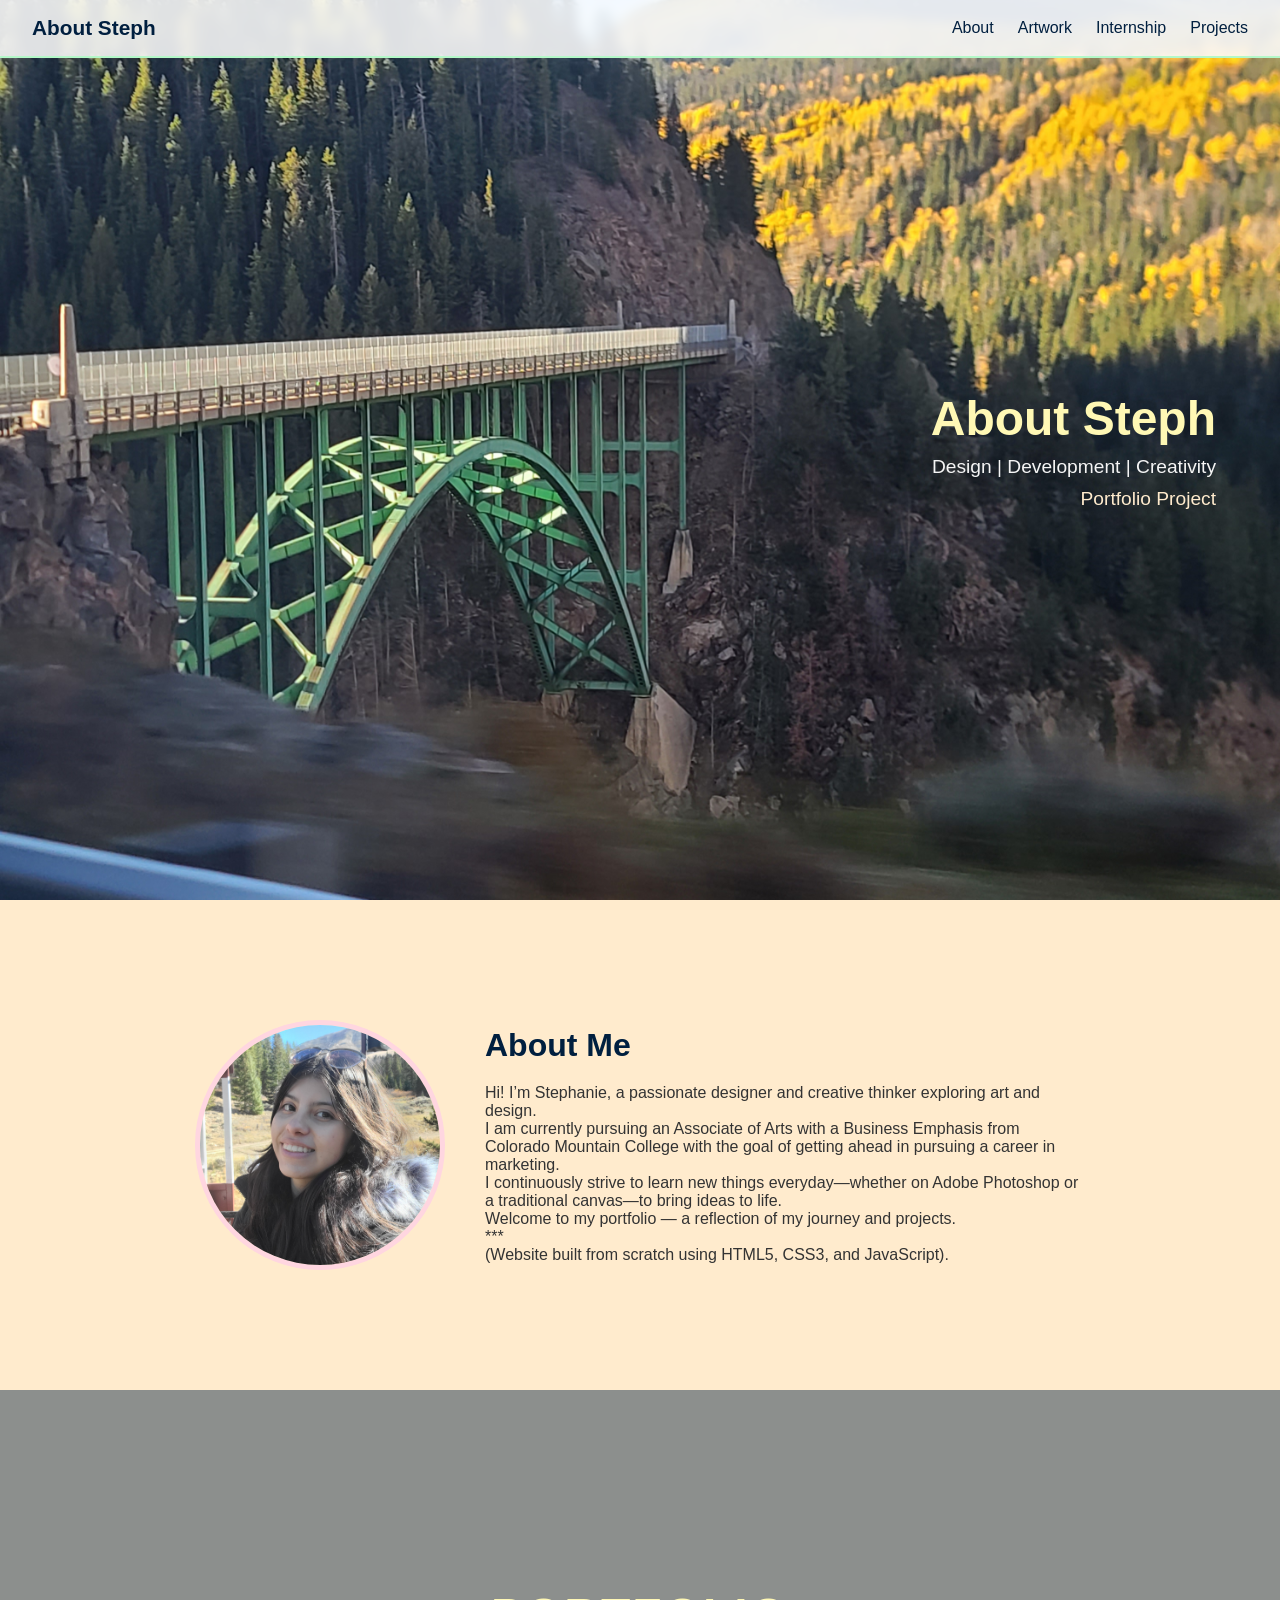
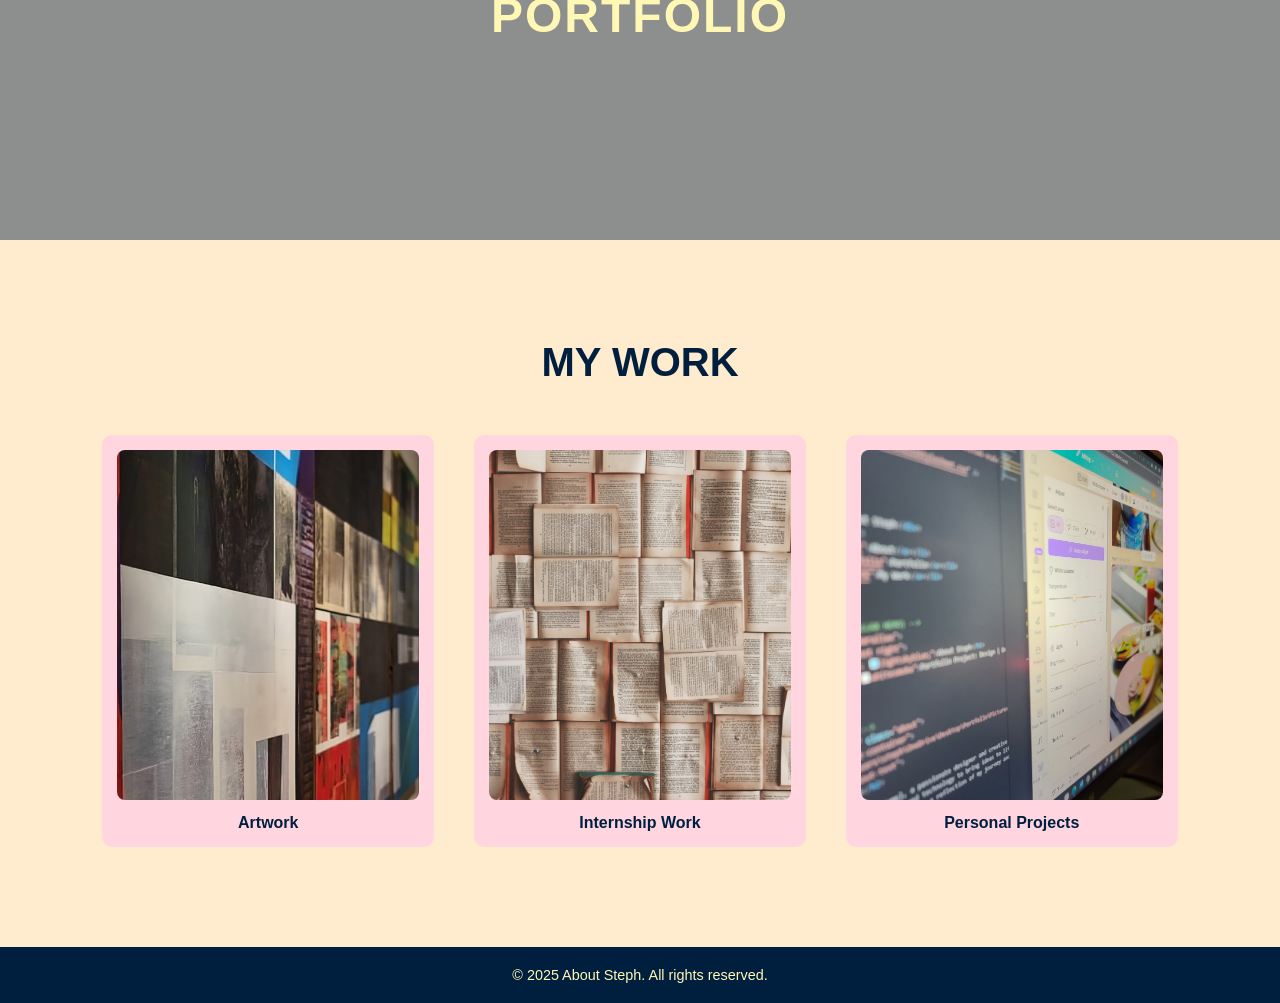
==== index.html @ 97a86a31 "Add files via upload" ====
<!DOCTYPE html>
<html lang="en">
<head>
  <meta charset="UTF-8" />
  <meta name="viewport" content="width=device-width, initial-scale=1.0" />
  <meta name="robots" content="noindex, nofollow">
  <title>My Portfolio</title>
  <link rel="stylesheet" href="PortfolioStylesheet.css" />
</head>
<body>

  <!-- NAVBAR -->
  <nav>
    <a class="logo" href="Index.html">About Steph</a>
    <ul class="nav-links">
      <li><a href="index.html#about">About</a></li>
      <li><a href="artwork.html">Artwork</a></li>
      <li><a href="internship.html">Internship</a></li>
      <li><a href="projects.html">Projects</a></li>
    </ul>
  </nav>

  <!-- COVER PAGE (PARALLAX HERO) -->
  <header class="hero parallax">
    <div class="hero-text right">
      <h1 style="color: #fff8b5;">About Steph</h1>
      <p style="color:whitesmoke">Design | Development | Creativity</p>
      <p style="color: blanchedalmond;">Portfolio Project</p>
    </div>
  </header>

  <!-- ABOUT SECTION -->
  <section id="about" class="about">
    <div class="about-container">
      <img src="Pictures/MountainTrainProfilePhoto.jpg" alt="Profile Photo" class="profile-pic" />
      <div class="about-text">
        <h2>About Me</h2>
        <p>
          Hi! I’m Stephanie, a passionate designer and creative thinker exploring art and design.
        </p>
        <p>
          I am currently pursuing an Associate of Arts with a Business Emphasis from Colorado Mountain College with the goal of getting ahead in pursuing a career in marketing.
        </p>
        <p>
          I continuously strive to learn new things everyday—whether on Adobe Photoshop or a traditional canvas—to bring ideas to life.
        </p>
        <p>
          Welcome to my portfolio — a reflection of my journey and projects.
        </p>
        <p>
          ***
        </p>
        <p>
          (Website built from scratch using HTML5, CSS3, and JavaScript).
        </p>
      </div>
    </div>
  </section>

  <!-- PORTFOLIO SECTION (SHORT PARALLAX) -->
  <section id="portfolio" class="portfolio parallax">
    <div class="portfolio-overlay">
      <h2>PORTFOLIO</h2>
    </div>
  </section>

  <!-- MY WORK SECTION -->
  <section id="mywork" class="mywork">
    <h2>MY WORK</h2>
    <div class="work-gallery">
      <div class="work-item">
        <a href="artwork.html"><img src="Pictures/ArtworkCoverPage.jpg" alt="Artwork"></a>
        <p>Artwork</p>
      </div>
      <div class="work-item">
        <a href="internship.html"><img src="Pictures/patrick-tomasso-Oaqk7qqNh_c-unsplash.jpg" alt="Internship Work"></a>
        <p>Internship Work</p>
      </div>
      <div class="work-item">
        <a href="projects.html"><img src="Pictures/PersonalProjectCover.jpg" alt="Personal Projects"></a>
        <p>Personal Projects</p>
      </div>
    </div>
  </section>

  <!-- FOOTER -->
  <footer>
    <p>© 2025 About Steph. All rights reserved.</p>
  </footer>

</body>
</html>
---- PortfolioStylesheet.css ----
/* COLORS */
:root {
  --bg:blanchedalmond;
  --navy: #001f3f;
  --pink: #ffd6e0;
  --yellow: #fff8b5;
  --sea: #b4f8c8;
  --text: #333;
}

/* GENERAL STYLES */
* {
  margin: 0;
  padding: 0;
  box-sizing: border-box;
}
body {
  font-family:'Franklin Gothic Medium', 'Arial Narrow', Arial, sans-serif;
  color: var(--text);
  background-color: var(--bg);
  scroll-behavior: smooth;
}

/* NAVBAR */
nav {
  display: flex;
  justify-content: space-between;
  align-items: center;
  background: rgba(255, 255, 255, 0.85);
  backdrop-filter: blur(6px);
  padding: 1rem 2rem;
  position: fixed;
  width: 100%;
  top: 0;
  z-index: 100;
  border-bottom: 2px solid var(--sea);
}
.logo {
  font-weight: bold;
  font-size: 1.3rem;
  color: var(--navy);
  text-decoration: none;
}
.nav-links {
  list-style: none;
  display: flex;
  gap: 1.5rem;
}
.nav-links a {
  text-decoration: none;
  color: var(--navy);
  font-weight: 500;
  transition: color 0.3s ease;
}
.nav-links a:hover {
  color: var(--pink);
}

/* PARALLAX BASE CLASS */
.parallax {
  background-attachment: fixed;
  background-position: center;
  background-repeat: no-repeat;
  background-size: cover;
}

/* HERO SECTION */
.hero {
  background-image: url("Pictures/MountainBridge.jpg");
  height: 100vh;
  display: flex;
  align-items: center;
  justify-content: flex-end; /* align to right */
  text-align: right;
  padding: 0 5%;
  color: var(--navy);
}
.hero-text {
  max-width: 600px;
}
.hero-text h1 {
  font-size: 3rem;
  color: var(--navy);
}
.hero-text p {
  font-size: 1.2rem;
  margin-top: 10px;
  color: var(--text);
}

/* ABOUT SECTION */
.about {
  padding: 120px 10%;
}
.about-container {
  display: flex;
  flex-wrap: wrap;
  align-items: center;
  justify-content: center;
  gap: 40px;
}
.profile-pic {
  width: 250px;
  height: 250px;
  object-fit: cover;
  border-radius: 50%;
  border: 5px solid var(--pink);
}
.about-text {
  max-width: 600px;
}
.about-text h2 {
  font-size: 2rem;
  color: var(--navy);
  margin-bottom: 20px;
}

/* PORTFOLIO SECTION (SHORTER PARALLAX) */
.portfolio {
  background-image: url('Pictures/MountainScenery1.jpg');
  height: 50vh;
  position: relative;
}
.portfolio-overlay {
  background: rgba(0, 31, 63, 0.45);
  width: 100%;
  height: 100%;
  display: flex;
  justify-content: center;
  align-items: center;
}
.portfolio-overlay h2 {
  color: var(--yellow);
  font-size: 3rem;
  letter-spacing: 2px;
}

/* MY WORK SECTION */
.mywork {
  padding: 100px 8%;
  text-align: center;
}
.mywork h2 {
  font-size: 2.5rem;
  margin-bottom: 50px;
  color: var(--navy);
}
.work-gallery {
  display: flex;
  flex-wrap: wrap;
  justify-content: center;
  gap: 40px;
}
.work-item {
  flex: 1 1 28%;
  min-height: auto;
  background-color: var(--pink);
  border-radius: 10px;
  padding: 15px;
  transition: transform 0.3s ease, background-color 0.3s ease;
}
.work-item:hover {
  background-color: var(--sea);
  transform: translateY(-5px);
}
.work-item img {
  width: 100%;
  height: 350px;
  object-fit: cover;
  border-radius: 8px;
}
.work-item p {
  margin-top: 10px;
  font-weight: 600;
  color: var(--navy);
}

/* FOOTER */
footer {
  background: var(--navy);
  color: var(--yellow);
  text-align: center;
  padding: 20px;
  font-size: 0.9rem;
}

/* SUBPAGE STYLES */
.sub-hero {
  height: 60vh;
  background-position: center;
  background-size: cover;
  display: flex;
  align-items: center;
  justify-content: center;
  position: relative;
}
.sub-hero .overlay {
  background: rgba(0, 31, 63, 0.5);
  width: 100%;
  height: 100%;
  display: flex;
  align-items: center;
  justify-content: center;
}
.sub-hero h1 {
  color: var(--yellow);
  font-size: 3rem;
  letter-spacing: 2px;
  z-index: 2;
}

.page-content {
  padding: 100px 10%;
  text-align: center;
}
.page-content h2 {
  color: var(--navy);
  margin-bottom: 20px;
}
.page-content p {
  margin-bottom: 40px;
  max-width: 700px;
  margin-left: auto;
  margin-right: auto;
}
.gallery {
  display: flex;
  flex-wrap: wrap;
  justify-content: center;
  gap: 30px;
}
.gallery img {
  width: 300px;
  height: 300px;
  object-fit: cover;
  border-radius: 8px;
  border: 4px solid var(--sea);
  transition: transform 0.3s ease;
}
.gallery img:hover {
  transform: scale(1.05);
}

/* MODAL POPUP */
.modal {
  display: none;
  position: fixed;
  z-index: 200;
  left: 0;
  top: 0;
  width: 100%;
  height: 100%;
  background-color: rgba(0, 0, 0, 0.85);
  overflow: auto;
  padding-top: 60px;
}

.modal-content {
  margin: auto;
  display: block;
  max-width: 80%;
  max-height: 80vh;
  border-radius: 8px;
  object-fit: contain;
}

#caption {
  margin: 15px auto;
  text-align: center;
  color: #f1f1f1;
  font-size: 1.1rem;
  font-style: italic;
  max-width: 80%;
}

/* PDF SECTION */
.pdf-gallery {
  display: flex;
  justify-content: center;
  align-items: flex-start;
  gap: 40px; /* space between the PDFs */
  flex-wrap: wrap; /* so it stacks on smaller screens */
  margin-top: 40px;
}

.pdf-item {
  flex: 1 1 45%; /* allows two items to share a row */
  max-width: 45%;
  background: white;
  border: 3px solid var(--sea);
  border-radius: 8px;
  padding: 10px;
  text-align: center;
  box-shadow: 0 4px 8px rgba(0,0,0,0.1);
}

.pdf-item iframe {
  width: 100%;
  height: 500px;
  border: none;
  border-radius: 6px;
}

.pdf-item p {
  color: var(--navy);
  font-weight: 600;
  margin-top: 10px;
}

/* Make PDFs stack on smaller screens */
@media (max-width: 900px) {
  .pdf-item {
    max-width: 100%;
    flex: 1 1 100%;
  }
}

.close {
  position: absolute;
  top: 20px;
  right: 40px;
  color: #fff;
  font-size: 35px;
  font-weight: bold;
  cursor: pointer;
}

.close:hover {
  color: var(--yellow);
}

/* ===== 3-COLUMN CAROUSEL LAYOUT ===== */
.carousel-row {
  display: flex;
  justify-content: center;
  gap: 30px;
  flex-wrap: wrap; /* stack on small screens */
  margin-top: 40px;
}

/* Each individual carousel */
.carousel{
  position: relative;
  width: 100%;
  max-width: 300px;
  overflow: hidden; /* hides other slides */
  border-radius: 10px;
  box-shadow: 0 4px 10px rgba(0,0,0,0.2);
  background: white;
}

/* Container for the slides */
.carousel-images{
  display: flex;
  width: 100%;
  height: 100%;
  transition: transform 0.5s ease;
}

/* Each slide image */
.carousel-images img {
  flex: 0 0 100%; /* Each image takes up 100% of carousel width */
  width: 100%;
  height: 100%;
  object-fit: cover;
  cursor: pointer;
}

/* Arrows */
.carousel button {
  position: absolute;
  top: 50%;
  transform: translateY(-50%);
  background: rgba(0,0,0,0.5);
  color: white;
  border: none;
  font-size: 1.5rem;
  cursor: pointer;
  padding: 4px 10px;
  border-radius: 50%;
  z-index: 5;
}

.prev { left: 8px; }
.next { right: 8px; }

.carousel button:hover {
  background: rgba(0,0,0,0.8);
}

/* Stack on smaller screens */
@media (max-width: 950px) {
  .carousel-row {
    flex-direction: column;
    align-items: center;
  }
}

/* RESPONSIVE DESIGN */
@media (max-width: 768px) {
  .about-container {
    flex-direction: column;
    text-align: center;
  }
  .profile-pic {
    margin-bottom: 20px;
  }
  .hero-text h1 {
    font-size: 2.2rem;
  }
  .work-gallery {
    flex-direction: column;
    align-items: center;
  }
  .work-item {
    width: 90%;
  }

}
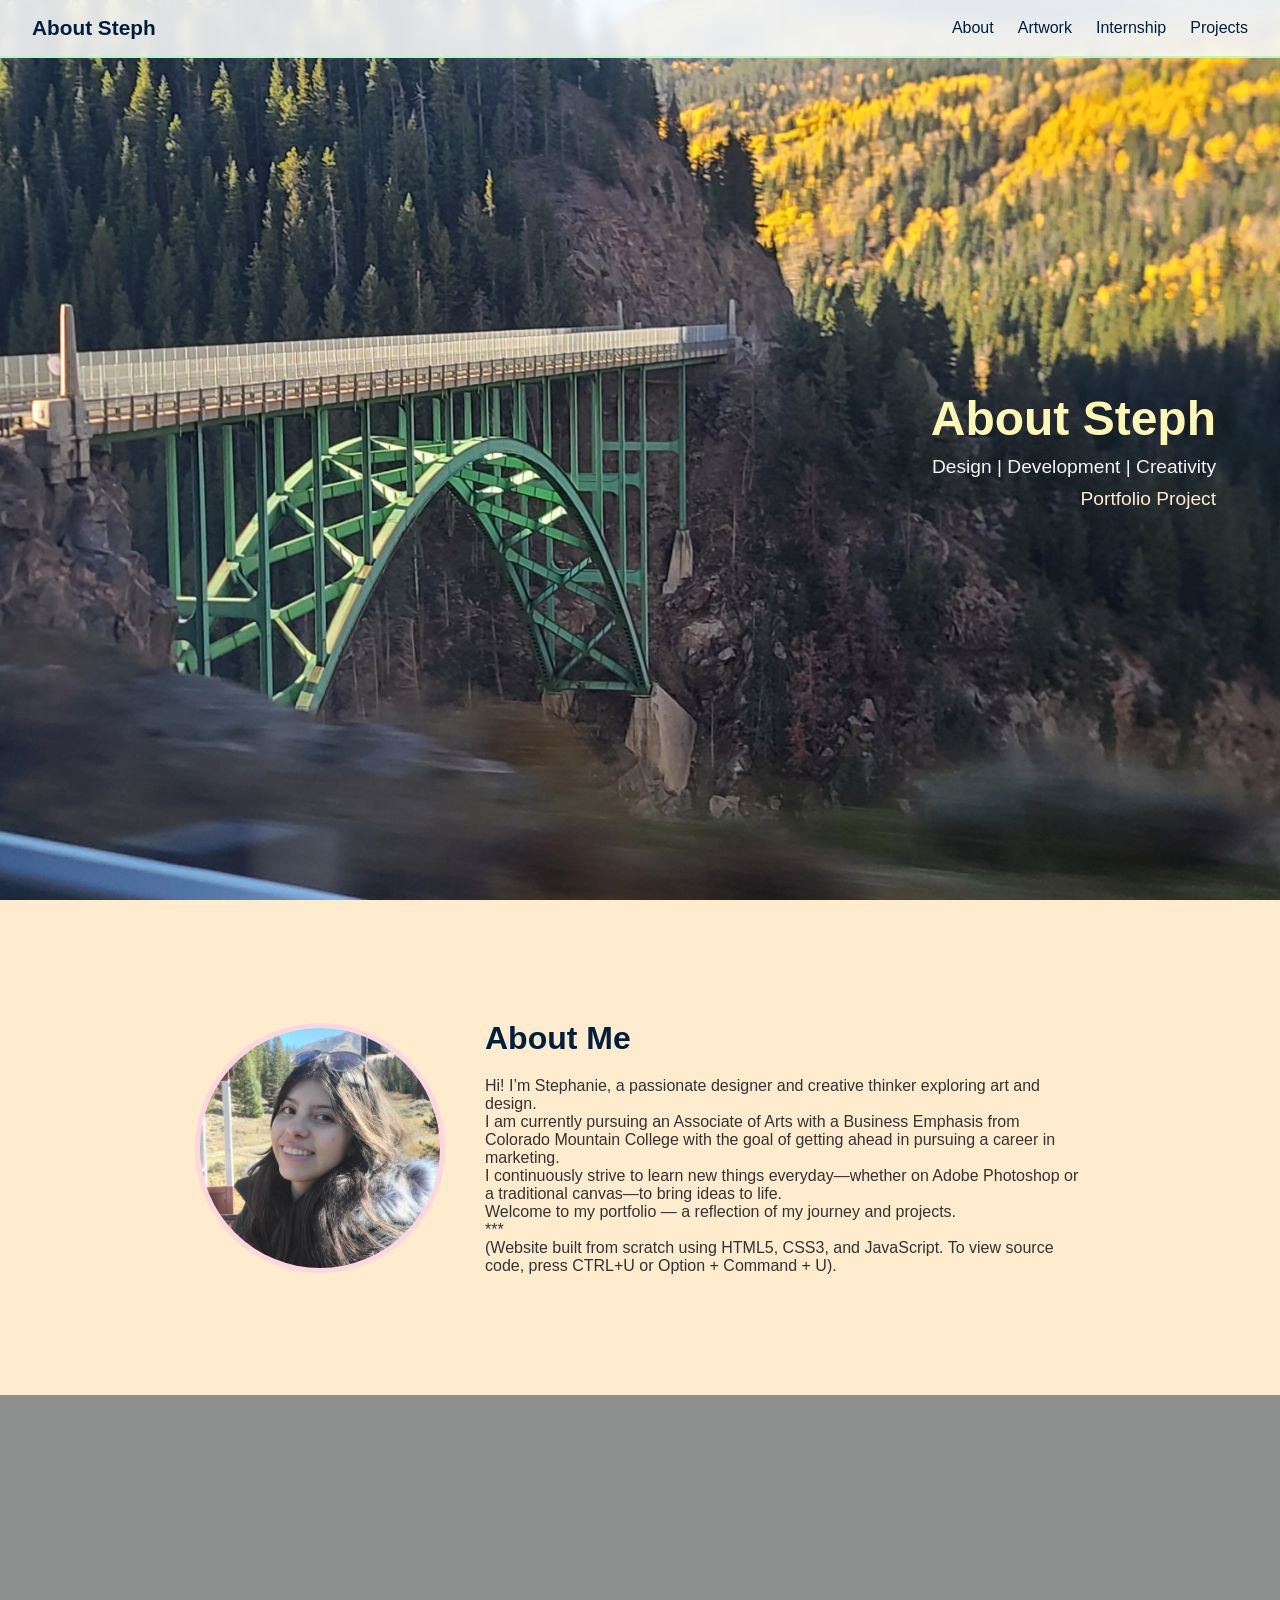
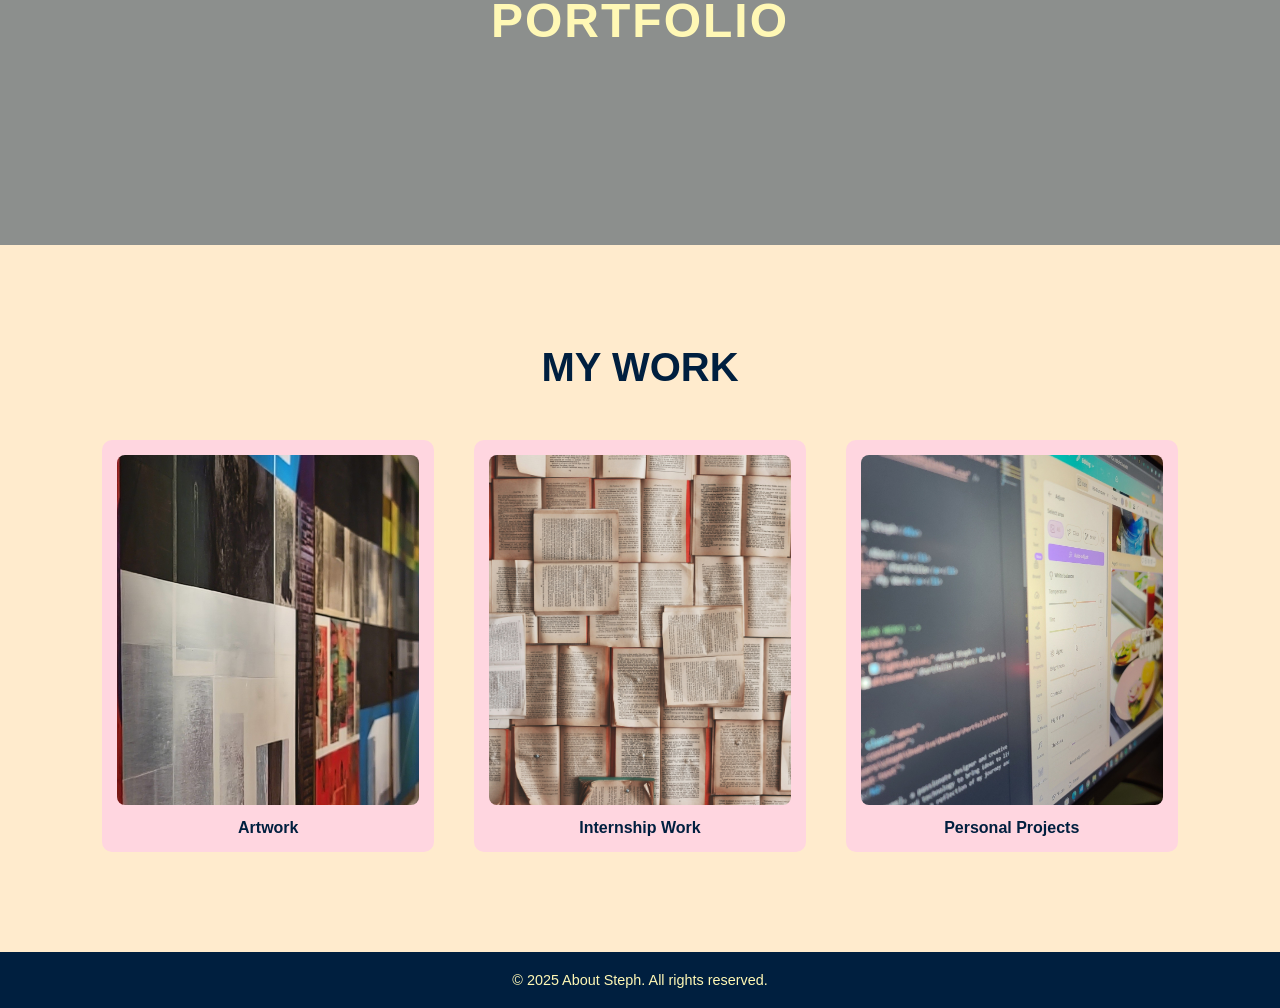
==== commit 5a38809d: "Updated index page" ====
--- a/index.html
+++ b/index.html
@@ -11,7 +11,7 @@
 
   <!-- NAVBAR -->
   <nav>
-    <a class="logo" href="Index.html">About Steph</a>
+    <a class="logo" href="index.html">About Steph</a>
     <ul class="nav-links">
       <li><a href="index.html#about">About</a></li>
       <li><a href="artwork.html">Artwork</a></li>
@@ -51,7 +51,7 @@
           ***
         </p>
         <p>
-          (Website built from scratch using HTML5, CSS3, and JavaScript).
+          (Website built from scratch using HTML5, CSS3, and JavaScript. To view source code, press CTRL+U or Option + Command + U).
         </p>
       </div>
     </div>
